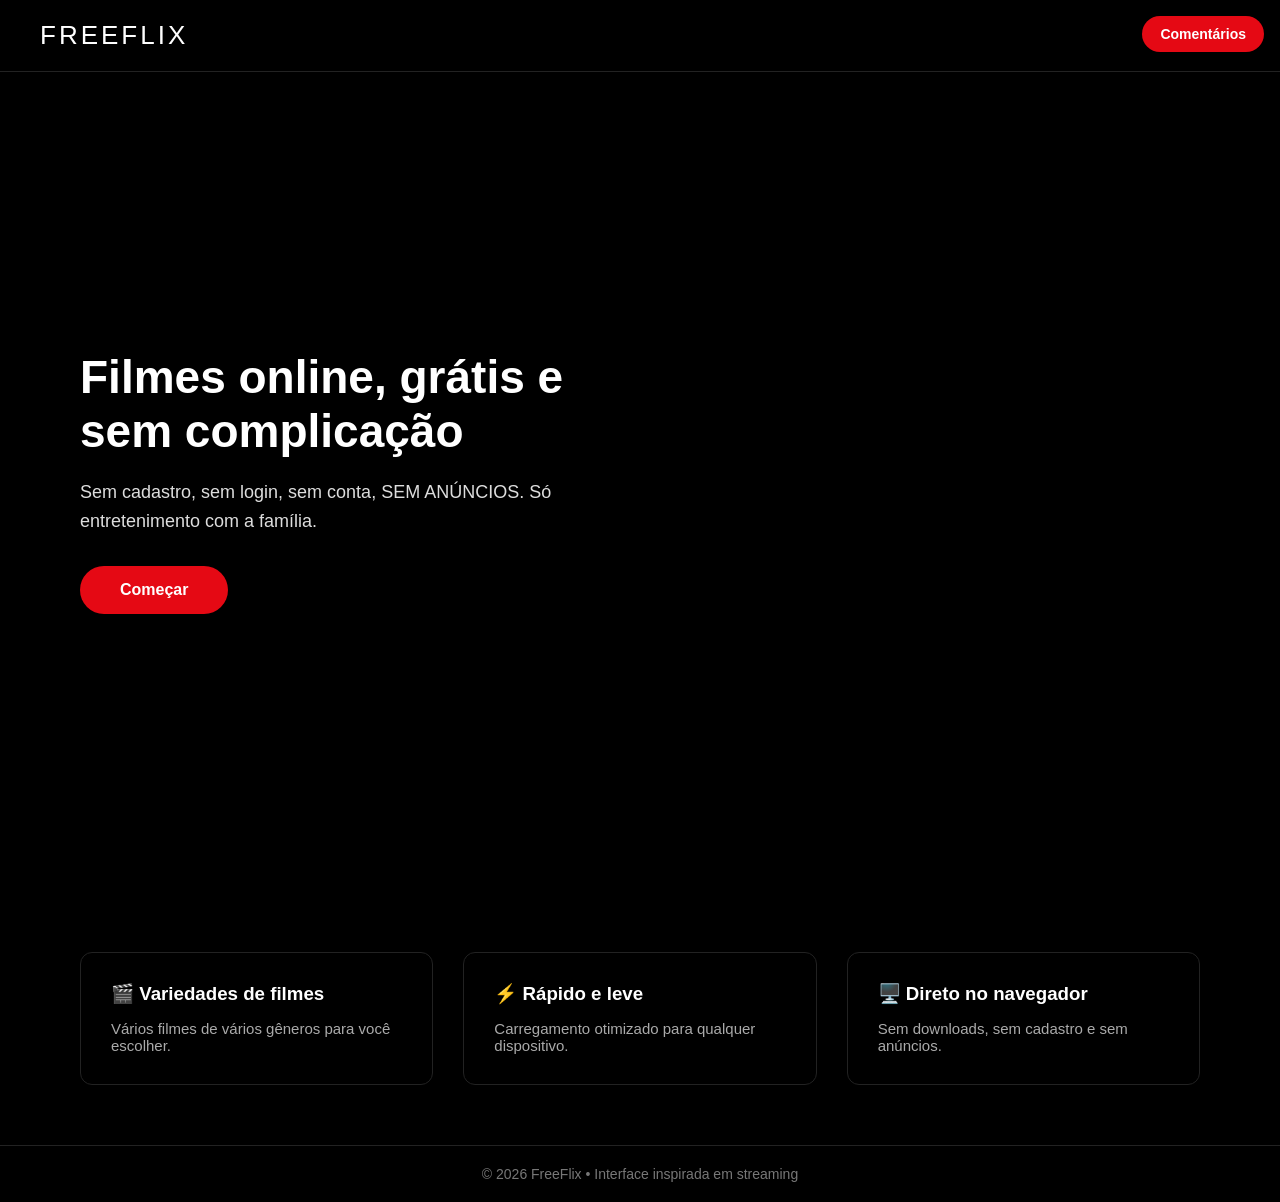
==== index.html @ 1c26f47a "Update index.html" ====
<!DOCTYPE html>
<html lang="pt-BR">
<head>
  <meta charset="UTF-8">
  <meta name="viewport" content="width=device-width, initial-scale=1.0">
  <title>FreeFlix | Filmes Online</title>

  <style>
    * {
      margin: 0;
      padding: 0;
      box-sizing: border-box;
      font-family: Arial, Helvetica, sans-serif;
    }

    body {
      background: #000;
      color: #fff;
    }

    /* BOTÃO TOPO */
    .btn-top {
      position: fixed;
      top: 16px;
      right: 16px;
      padding: 10px 18px;
      border-radius: 25px;
      background: #e50914;
      color: #fff;
      text-decoration: none;
      font-weight: bold;
      font-size: 14px;
      z-index: 999;
      transition: 0.3s;
    }

    .btn-top:hover {
      background: #b20710;
    }

    /* HEADER */
    header {
      padding: 20px 40px;
      border-bottom: 1px solid #222;
      font-size: 26px;
      letter-spacing: 3px;
    }

    /* HERO */
    .hero {
      min-height: calc(100vh - 80px);
      background:
        linear-gradient(to right, rgba(0,0,0,0.9), rgba(0,0,0,0.2)),
        url("https://images.unsplash.com/photo-1524985069026-dd778a71c7b4") center/cover;
      display: flex;
      align-items: center;
      padding: 60px 80px;
    }

    .hero-content {
      max-width: 520px;
    }

    .hero h1 {
      font-size: 46px;
      margin-bottom: 20px;
    }

    .hero p {
      font-size: 18px;
      color: #ddd;
      line-height: 1.6;
      margin-bottom: 30px;
    }

    .hero a {
      display: inline-block;
      padding: 15px 40px;
      border-radius: 30px;
      background: #e50914;
      color: #fff;
      text-decoration: none;
      font-weight: bold;
      transition: 0.3s;
    }

    .hero a:hover {
      background: #b20710;
    }

    /* INFO */
    .info {
      display: grid;
      grid-template-columns: repeat(auto-fit, minmax(260px, 1fr));
      gap: 30px;
      padding: 60px 80px;
    }

    .info div {
      border: 1px solid #222;
      padding: 30px;
      border-radius: 12px;
    }

    .info h3 {
      margin-bottom: 15px;
    }

    .info p {
      color: #aaa;
      font-size: 15px;
    }

    /* FOOTER */
    footer {
      border-top: 1px solid #222;
      text-align: center;
      padding: 20px;
      color: #777;
      font-size: 14px;
    }

    /* MOBILE */
    @media (max-width: 768px) {
      header {
        text-align: center;
        padding: 18px;
        font-size: 22px;
      }

      .hero {
        padding: 60px 20px;
        min-height: auto;
        text-align: center;
      }

      .hero h1 {
        font-size: 30px;
      }

      .hero p {
        font-size: 16px;
      }

      .hero a {
        padding: 14px 32px;
      }

      .info {
        padding: 40px 20px;
      }

      .btn-top {
        font-size: 13px;
        padding: 8px 16px;
      }
    }
  </style>
</head>

<body>

  <a href="comentarios.html" class="btn-top">Comentários</a>

  <header>FREEFLIX</header>

  <section class="hero">
    <div class="hero-content">
      <h1>Filmes online, grátis e sem complicação</h1>
      <p>
        Sem cadastro, sem login, sem conta, SEM ANÚNCIOS.
        Só entretenimento com a família.
      </p>
      <a href="filmes.html">Começar</a>
    </div>
  </section>

  <section class="info">
    <div>
      <h3>🎬 Variedades de filmes</h3>
      <p>Vários filmes de vários gêneros para você escolher.</p>
    </div>

    <div>
      <h3>⚡ Rápido e leve</h3>
      <p>Carregamento otimizado para qualquer dispositivo.</p>
    </div>

    <div>
      <h3>🖥️ Direto no navegador</h3>
      <p>Sem downloads, sem cadastro e sem anúncios.</p>
    </div>
  </section>

  <footer>
    © 2026 FreeFlix • Interface inspirada em streaming
  </footer>

</body>
</html>
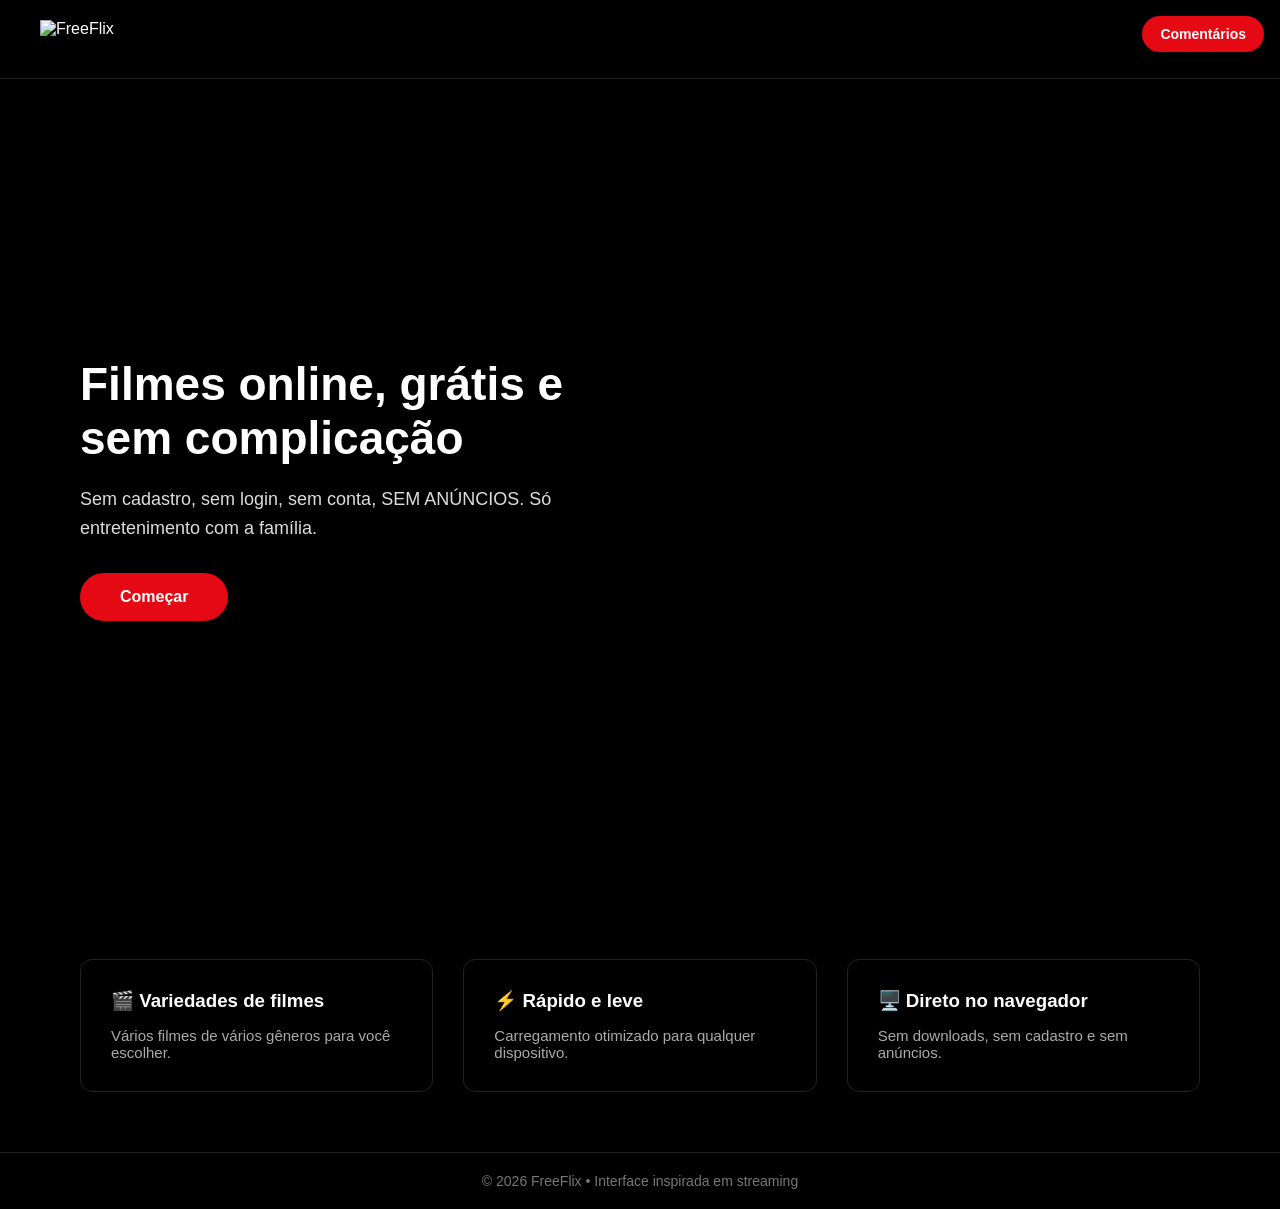
==== commit 09bda6ad: "Update index.html" ====
--- a/index.html
+++ b/index.html
@@ -38,12 +38,16 @@
       background: #b20710;
     }
 
-    /* HEADER */
+    /* HEADER COM LOGO */
     header {
       padding: 20px 40px;
       border-bottom: 1px solid #222;
-      font-size: 26px;
-      letter-spacing: 3px;
+      display: flex;
+      align-items: center;
+    }
+
+    header img {
+      height: 38px;
     }
 
     /* HERO */
@@ -123,9 +127,12 @@
     /* MOBILE */
     @media (max-width: 768px) {
       header {
-        text-align: center;
+        justify-content: center;
         padding: 18px;
-        font-size: 22px;
+      }
+
+      header img {
+        height: 32px;
       }
 
       .hero {
@@ -162,7 +169,9 @@
 
   <a href="comentarios.html" class="btn-top">Comentários</a>
 
-  <header>FREEFLIX</header>
+  <header>
+    <img src="logo.png" alt="FreeFlix">
+  </header>
 
   <section class="hero">
     <div class="hero-content">
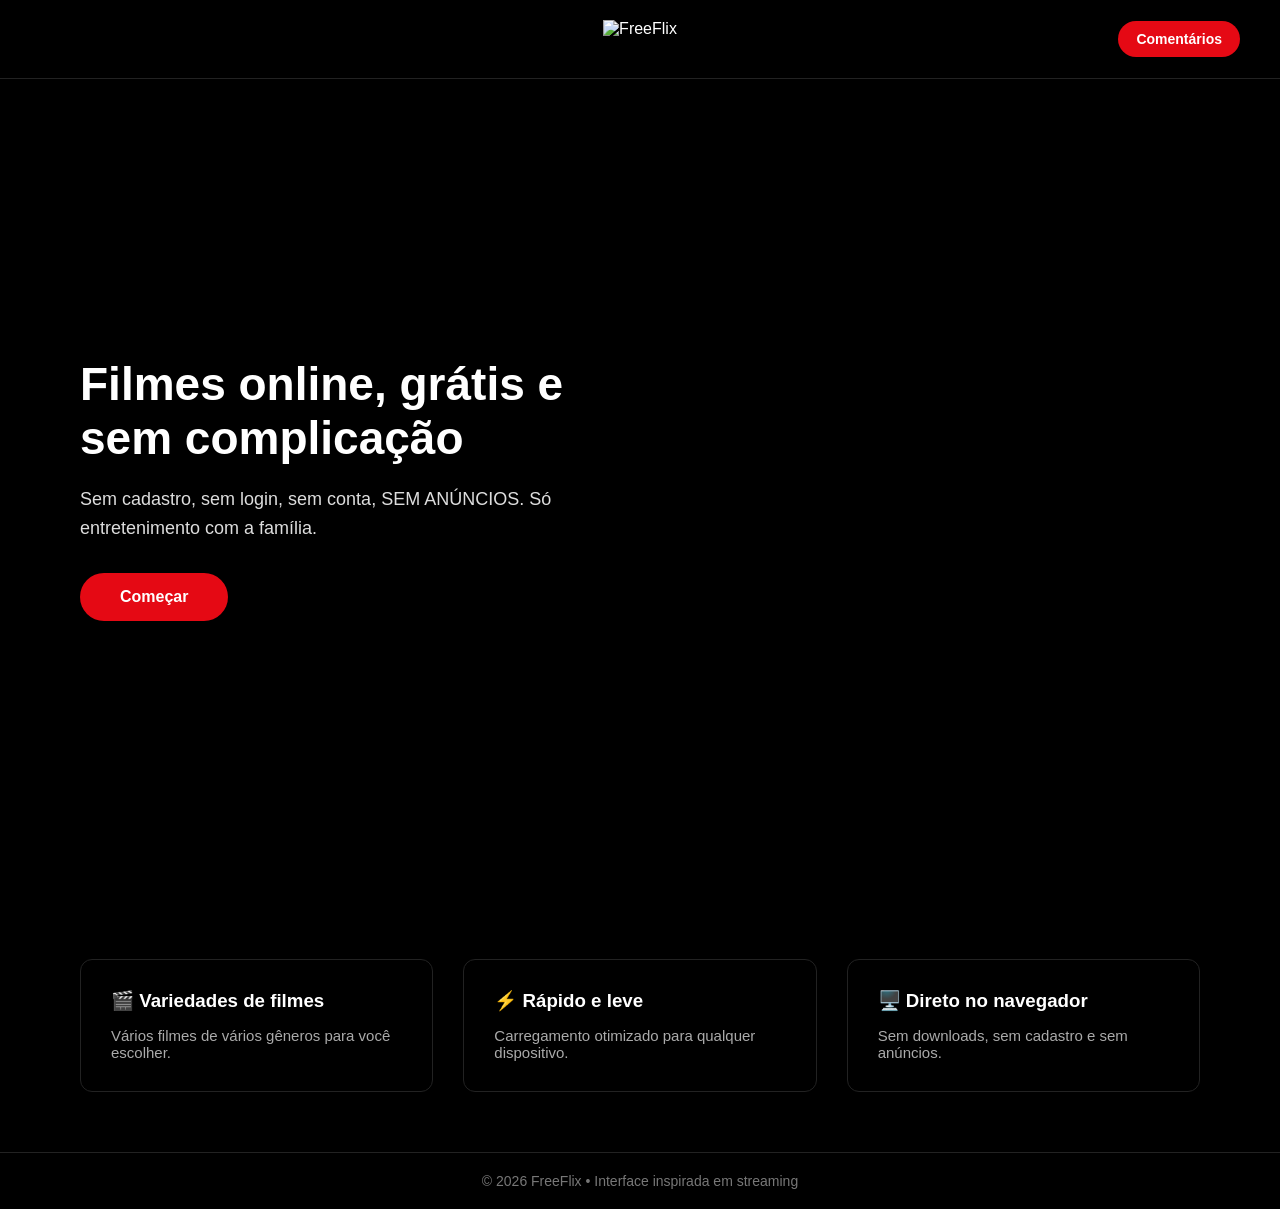
==== commit 3f505d7f: "Update index.html" ====
--- a/index.html
+++ b/index.html
@@ -18,11 +18,26 @@
       color: #fff;
     }
 
-    /* BOTÃO TOPO */
+    /* HEADER COM LOGO */
+    header {
+      padding: 20px 40px;
+      border-bottom: 1px solid #222;
+      display: flex;
+      align-items: center;
+      justify-content: center;
+      position: relative; /* referência do botão */
+    }
+
+    header img {
+      height: 38px;
+    }
+
+    /* BOTÃO COMENTÁRIOS (GRUDADO NO HEADER) */
     .btn-top {
-      position: fixed;
-      top: 16px;
-      right: 16px;
+      position: absolute;
+      right: 40px;
+      top: 50%;
+      transform: translateY(-50%);
       padding: 10px 18px;
       border-radius: 25px;
       background: #e50914;
@@ -30,24 +45,11 @@
       text-decoration: none;
       font-weight: bold;
       font-size: 14px;
-      z-index: 999;
       transition: 0.3s;
     }
 
     .btn-top:hover {
       background: #b20710;
-    }
-
-    /* HEADER COM LOGO */
-    header {
-      padding: 20px 40px;
-      border-bottom: 1px solid #222;
-      display: flex;
-      align-items: center;
-    }
-
-    header img {
-      height: 38px;
     }
 
     /* HERO */
@@ -127,12 +129,17 @@
     /* MOBILE */
     @media (max-width: 768px) {
       header {
-        justify-content: center;
         padding: 18px;
       }
 
       header img {
         height: 32px;
+      }
+
+      .btn-top {
+        right: 16px;
+        font-size: 13px;
+        padding: 8px 16px;
       }
 
       .hero {
@@ -156,21 +163,15 @@
       .info {
         padding: 40px 20px;
       }
-
-      .btn-top {
-        font-size: 13px;
-        padding: 8px 16px;
-      }
     }
   </style>
 </head>
 
 <body>
 
-  <a href="comentarios.html" class="btn-top">Comentários</a>
-
   <header>
     <img src="logo.png" alt="FreeFlix">
+    <a href="comentarios.html" class="btn-top">Comentários</a>
   </header>
 
   <section class="hero">
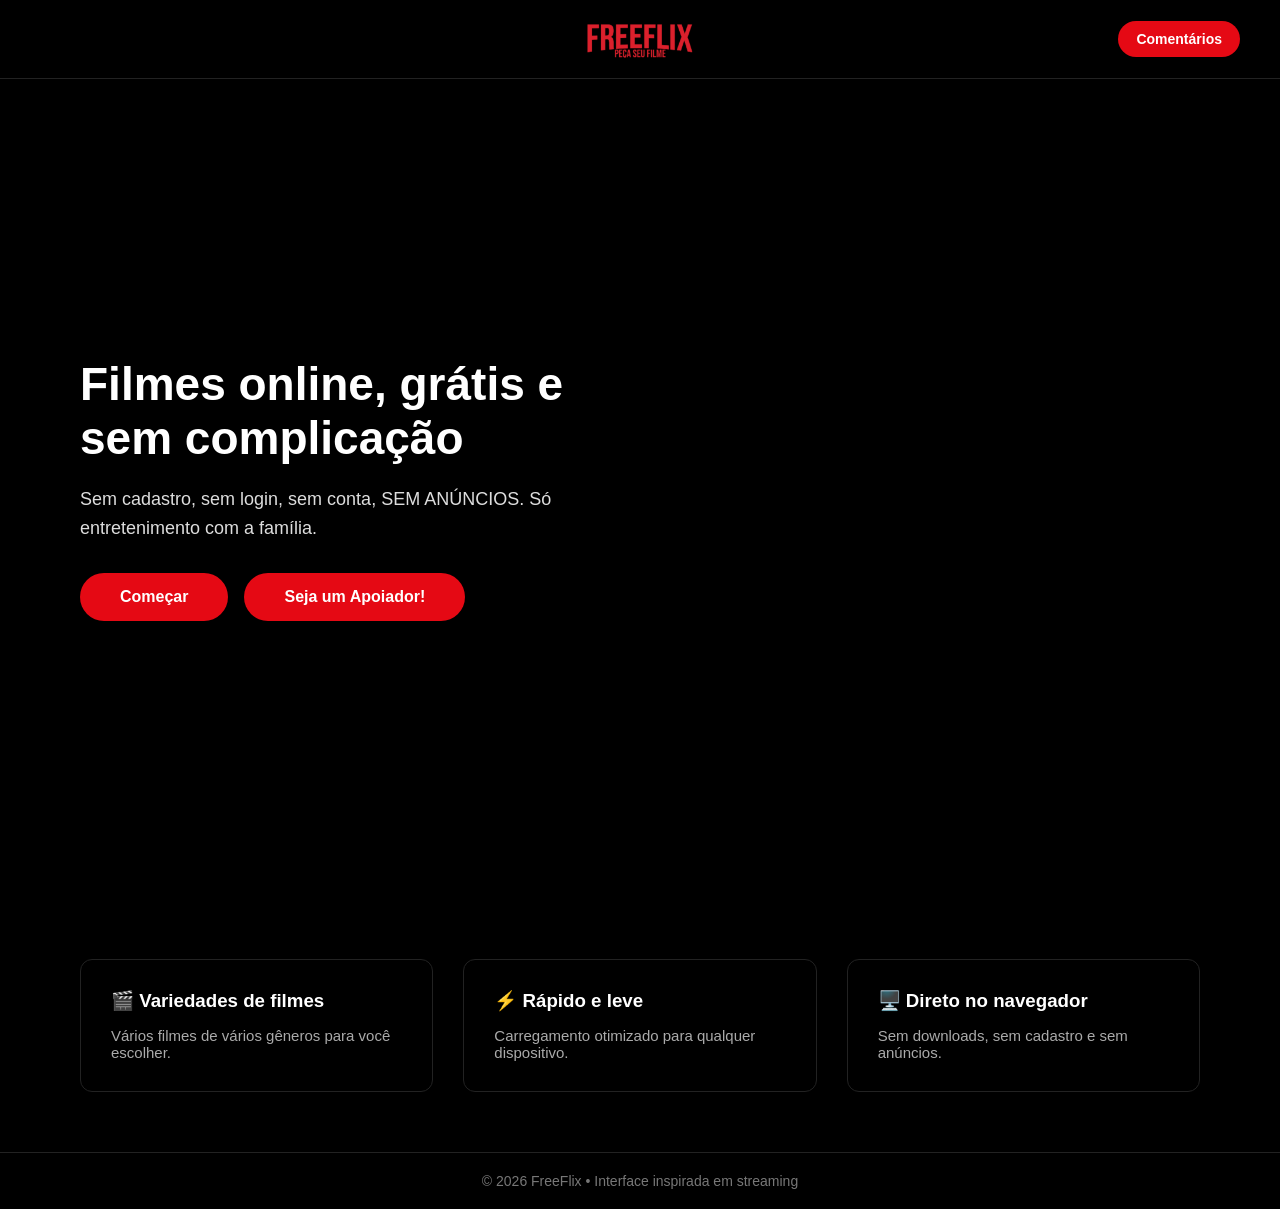
==== commit cb8f5150: "Update index.html" ====
--- a/index.html
+++ b/index.html
@@ -18,21 +18,19 @@
       color: #fff;
     }
 
-    /* HEADER COM LOGO */
     header {
       padding: 20px 40px;
       border-bottom: 1px solid #222;
       display: flex;
       align-items: center;
       justify-content: center;
-      position: relative; /* referência do botão */
+      position: relative;
     }
 
     header img {
       height: 38px;
     }
 
-    /* BOTÃO COMENTÁRIOS (GRUDADO NO HEADER) */
     .btn-top {
       position: absolute;
       right: 40px;
@@ -52,7 +50,6 @@
       background: #b20710;
     }
 
-    /* HERO */
     .hero {
       min-height: calc(100vh - 80px);
       background:
@@ -79,7 +76,14 @@
       margin-bottom: 30px;
     }
 
-    .hero a {
+    /* CONTAINER DOS BOTÕES */
+    .hero-buttons {
+      display: flex;
+      gap: 16px;
+      flex-wrap: wrap;
+    }
+
+    .hero-buttons a {
       display: inline-block;
       padding: 15px 40px;
       border-radius: 30px;
@@ -90,11 +94,10 @@
       transition: 0.3s;
     }
 
-    .hero a:hover {
+    .hero-buttons a:hover {
       background: #b20710;
     }
 
-    /* INFO */
     .info {
       display: grid;
       grid-template-columns: repeat(auto-fit, minmax(260px, 1fr));
@@ -117,7 +120,6 @@
       font-size: 15px;
     }
 
-    /* FOOTER */
     footer {
       border-top: 1px solid #222;
       text-align: center;
@@ -126,7 +128,6 @@
       font-size: 14px;
     }
 
-    /* MOBILE */
     @media (max-width: 768px) {
       header {
         padding: 18px;
@@ -156,7 +157,11 @@
         font-size: 16px;
       }
 
-      .hero a {
+      .hero-buttons {
+        justify-content: center;
+      }
+
+      .hero-buttons a {
         padding: 14px 32px;
       }
 
@@ -181,7 +186,11 @@
         Sem cadastro, sem login, sem conta, SEM ANÚNCIOS.
         Só entretenimento com a família.
       </p>
-      <a href="filmes.html">Começar</a>
+
+      <div class="hero-buttons">
+        <a href="filmes.html">Começar</a>
+        <a href="apoio.html">Seja um Apoiador!</a>
+      </div>
     </div>
   </section>
 
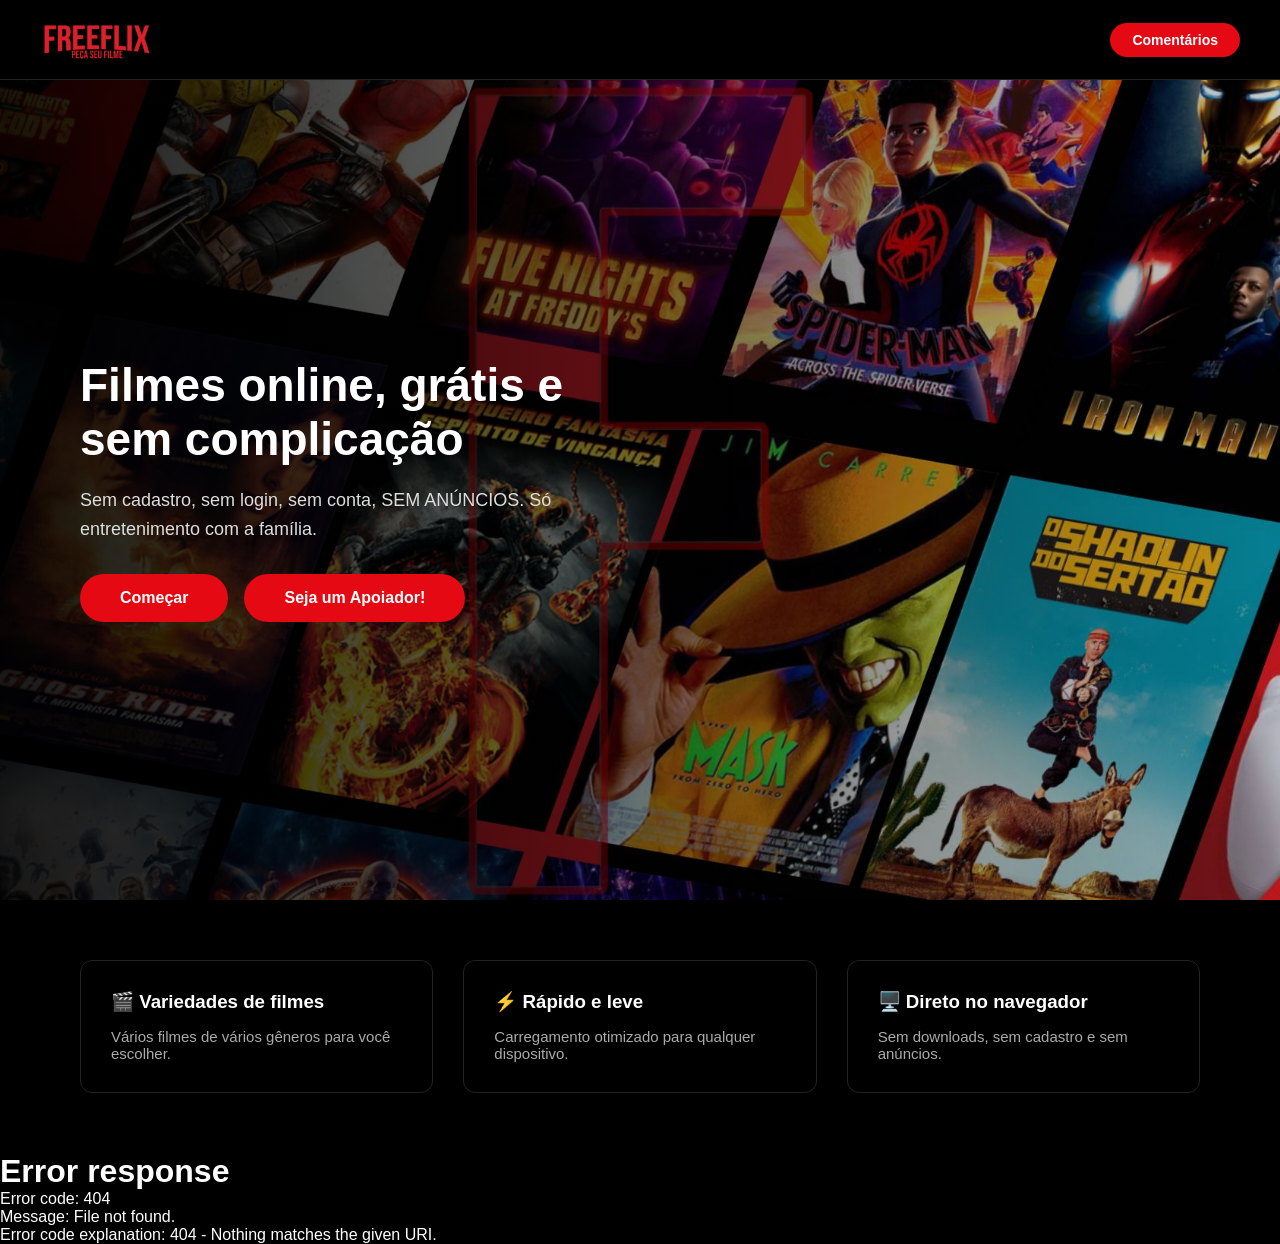
==== commit 9fe037e2: "Add files via upload" ====
--- a/index.html
+++ b/index.html
@@ -1,219 +1,42 @@
-<!DOCTYPE html>
-<html lang="pt-BR">
-<head>
-  <meta charset="UTF-8">
-  <meta name="viewport" content="width=device-width, initial-scale=1.0">
-  <title>FreeFlix | Filmes Online</title>
-
-  <style>
-    * {
-      margin: 0;
-      padding: 0;
-      box-sizing: border-box;
-      font-family: Arial, Helvetica, sans-serif;
-    }
-
-    body {
-      background: #000;
-      color: #fff;
-    }
-
-    header {
-      padding: 20px 40px;
-      border-bottom: 1px solid #222;
-      display: flex;
-      align-items: center;
-      justify-content: center;
-      position: relative;
-    }
-
-    header img {
-      height: 38px;
-    }
-
-    .btn-top {
-      position: absolute;
-      right: 40px;
-      top: 50%;
-      transform: translateY(-50%);
-      padding: 10px 18px;
-      border-radius: 25px;
-      background: #e50914;
-      color: #fff;
-      text-decoration: none;
-      font-weight: bold;
-      font-size: 14px;
-      transition: 0.3s;
-    }
-
-    .btn-top:hover {
-      background: #b20710;
-    }
-
-    .hero {
-      min-height: calc(100vh - 80px);
-      background:
-        linear-gradient(to right, rgba(0,0,0,0.9), rgba(0,0,0,0.2)),
-        url("https://images.unsplash.com/photo-1524985069026-dd778a71c7b4") center/cover;
-      display: flex;
-      align-items: center;
-      padding: 60px 80px;
-    }
-
-    .hero-content {
-      max-width: 520px;
-    }
-
-    .hero h1 {
-      font-size: 46px;
-      margin-bottom: 20px;
-    }
-
-    .hero p {
-      font-size: 18px;
-      color: #ddd;
-      line-height: 1.6;
-      margin-bottom: 30px;
-    }
-
-    /* CONTAINER DOS BOTÕES */
-    .hero-buttons {
-      display: flex;
-      gap: 16px;
-      flex-wrap: wrap;
-    }
-
-    .hero-buttons a {
-      display: inline-block;
-      padding: 15px 40px;
-      border-radius: 30px;
-      background: #e50914;
-      color: #fff;
-      text-decoration: none;
-      font-weight: bold;
-      transition: 0.3s;
-    }
-
-    .hero-buttons a:hover {
-      background: #b20710;
-    }
-
-    .info {
-      display: grid;
-      grid-template-columns: repeat(auto-fit, minmax(260px, 1fr));
-      gap: 30px;
-      padding: 60px 80px;
-    }
-
-    .info div {
-      border: 1px solid #222;
-      padding: 30px;
-      border-radius: 12px;
-    }
-
-    .info h3 {
-      margin-bottom: 15px;
-    }
-
-    .info p {
-      color: #aaa;
-      font-size: 15px;
-    }
-
-    footer {
-      border-top: 1px solid #222;
-      text-align: center;
-      padding: 20px;
-      color: #777;
-      font-size: 14px;
-    }
-
-    @media (max-width: 768px) {
-      header {
-        padding: 18px;
-      }
-
-      header img {
-        height: 32px;
-      }
-
-      .btn-top {
-        right: 16px;
-        font-size: 13px;
-        padding: 8px 16px;
-      }
-
-      .hero {
-        padding: 60px 20px;
-        min-height: auto;
-        text-align: center;
-      }
-
-      .hero h1 {
-        font-size: 30px;
-      }
-
-      .hero p {
-        font-size: 16px;
-      }
-
-      .hero-buttons {
-        justify-content: center;
-      }
-
-      .hero-buttons a {
-        padding: 14px 32px;
-      }
-
-      .info {
-        padding: 40px 20px;
-      }
-    }
-  </style>
-</head>
-
-<body>
-
-  <header>
-    <img src="logo.png" alt="FreeFlix">
-    <a href="comentarios.html" class="btn-top">Comentários</a>
-  </header>
-
-  <section class="hero">
-    <div class="hero-content">
-      <h1>Filmes online, grátis e sem complicação</h1>
-      <p>
-        Sem cadastro, sem login, sem conta, SEM ANÚNCIOS.
-        Só entretenimento com a família.
-      </p>
-
-      <div class="hero-buttons">
-        <a href="filmes.html">Começar</a>
-        <a href="apoio.html">Seja um Apoiador!</a>
-      </div>
-    </div>
-  </section>
-
-  <section class="info">
-    <div>
-      <h3>🎬 Variedades de filmes</h3>
-      <p>Vários filmes de vários gêneros para você escolher.</p>
-    </div>
-
-    <div>
-      <h3>⚡ Rápido e leve</h3>
-      <p>Carregamento otimizado para qualquer dispositivo.</p>
-    </div>
-
-    <div>
-      <h3>🖥️ Direto no navegador</h3>
-      <p>Sem downloads, sem cadastro e sem anúncios.</p>
-    </div>
-  </section>
-
-  <footer>
-    © 2026 FreeFlix • Interface inspirada em streaming
-  </footer>
-
-</body>
-</html>
+<!DOCTYPE html>
+
+<html lang="pt-BR">
+<head>
+<meta charset="utf-8"/>
+<meta content="width=device-width, initial-scale=1.0" name="viewport"/>
+<title>FreeFlix | Filmes Online</title>
+<!-- FAVICON -->
+
+<link href="assets/css/base.css" rel="stylesheet"/><link href="assets/css/header.css" rel="stylesheet"/><link href="assets/css/index.css" rel="stylesheet"/><link href="assets/css/footer.css" rel="stylesheet"/><link href="favicon.ico" rel="icon" type="image/x-icon"/></head>
+<body data-page="index"><div id="header-slot"></div>
+
+<section class="hero">
+<div class="hero-content">
+<h1>Filmes online, grátis e sem complicação</h1>
+<p>
+        Sem cadastro, sem login, sem conta, SEM ANÚNCIOS.
+        Só entretenimento com a família.
+      </p>
+<div class="hero-buttons">
+<a href="filmes.html">Começar</a>
+<a href="apoio.html">Seja um Apoiador!</a>
+</div>
+</div>
+</section>
+<section class="info">
+<div>
+<h3>🎬 Variedades de filmes</h3>
+<p>Vários filmes de vários gêneros para você escolher.</p>
+</div>
+<div>
+<h3>⚡ Rápido e leve</h3>
+<p>Carregamento otimizado para qualquer dispositivo.</p>
+</div>
+<div>
+<h3>🖥️ Direto no navegador</h3>
+<p>Sem downloads, sem cadastro e sem anúncios.</p>
+</div>
+</section>
+
+<div id="footer-slot"></div><script src="assets/js/include.js"></script></body>
+</html>
--- a/assets/css/base.css
+++ b/assets/css/base.css
@@ -0,0 +1,28 @@
+/* FreeFlix - Base (organizado) */
+*{ margin:0; padding:0; box-sizing:border-box; font-family: Arial, Helvetica, sans-serif; }
+html, body{ height:100%; }
+body{
+  background:#000;
+  color:#fff;
+  overflow-x:hidden;
+}
+:root{
+  --header-h: 80px;
+  --pad-x: 40px;
+  --red: #e50914;
+  --red-dark: #b20710;
+  --border: #222;
+}
+
+@media (max-width: 768px){
+  :root{
+    --header-h: 64px;
+    --pad-x: 20px;
+  }
+}
+
+a{ color:inherit; }
+.container{ max-width: 1200px; margin: 0 auto; }
+
+/* espaço pro header fixo */
+body{ padding-top: var(--header-h); }
--- a/assets/css/header.css
+++ b/assets/css/header.css
@@ -0,0 +1,43 @@
+/* Header fixo e consistente (PC + mobile) */
+.site-header{
+  position: fixed;
+  top:0; left:0; right:0;
+  height: var(--header-h);
+  background: rgba(0,0,0,.92);
+  backdrop-filter: blur(8px);
+  border-bottom: 1px solid var(--border);
+  z-index: 999;
+}
+.header-inner{
+  height:100%;
+  padding: 0 var(--pad-x);
+  display:flex;
+  align-items:center;
+  justify-content: space-between;
+  gap: 12px;
+}
+.brand img{ height: 38px; display:block; }
+@media (max-width: 768px){
+  .brand img{ height: 32px; }
+}
+.header-actions{
+  display:flex;
+  align-items:center;
+  gap: 12px;
+}
+.btn-top{
+  text-decoration:none;
+  padding: 10px 22px;
+  border-radius: 25px;
+  background: var(--red);
+  color:#fff;
+  font-size: 14px;
+  font-weight: bold;
+  transition:.3s;
+  line-height:1;
+  white-space: nowrap;
+}
+.btn-top:hover{ background: var(--red-dark); }
+@media (max-width: 768px){
+  .btn-top{ padding: 8px 16px; font-size: 13px; }
+}
--- a/assets/css/index.css
+++ b/assets/css/index.css
@@ -0,0 +1,52 @@
+.hero{
+  min-height: calc(100vh - var(--header-h));
+  background:
+    linear-gradient(to right, rgba(0,0,0,0.9), rgba(0,0,0,0.2)),
+    url("../img/fundo.jpg") center / cover no-repeat;
+  display:flex;
+  align-items:center;
+  padding: 60px 80px;
+}
+.hero-content{ max-width: 520px; }
+.hero h1{ font-size: 46px; margin-bottom: 20px; }
+.hero p{ font-size: 18px; color:#ddd; line-height:1.6; margin-bottom: 30px; }
+
+.hero-buttons{ display:flex; gap:16px; flex-wrap:wrap; }
+.hero-buttons a{
+  display:inline-block;
+  padding: 15px 40px;
+  border-radius: 30px;
+  background: var(--red);
+  color:#fff;
+  text-decoration:none;
+  font-weight:bold;
+  transition:.3s;
+}
+.hero-buttons a:hover{ background: var(--red-dark); }
+
+.info{
+  display:grid;
+  grid-template-columns: repeat(auto-fit, minmax(260px,1fr));
+  gap: 30px;
+  padding: 60px 80px;
+}
+.info div{
+  border:1px solid var(--border);
+  padding:30px;
+  border-radius:12px;
+}
+.info h3{ margin-bottom: 15px; }
+.info p{ color:#aaa; font-size: 15px; }
+
+@media (max-width: 768px){
+  .hero{
+    padding: 60px 20px;
+    min-height: auto;
+    text-align:center;
+  }
+  .hero h1{ font-size: 30px; }
+  .hero p{ font-size: 16px; }
+  .hero-buttons{ justify-content:center; }
+  .hero-buttons a{ padding: 14px 32px; }
+  .info{ padding: 40px 20px; }
+}
--- a/assets/css/footer.css
+++ b/assets/css/footer.css
@@ -0,0 +1,8 @@
+.site-footer{
+  border-top: 1px solid var(--border);
+  padding: 20px;
+  text-align:center;
+  color:#777;
+  font-size: 14px;
+}
+.footer-inner{ padding: 0 var(--pad-x); }
